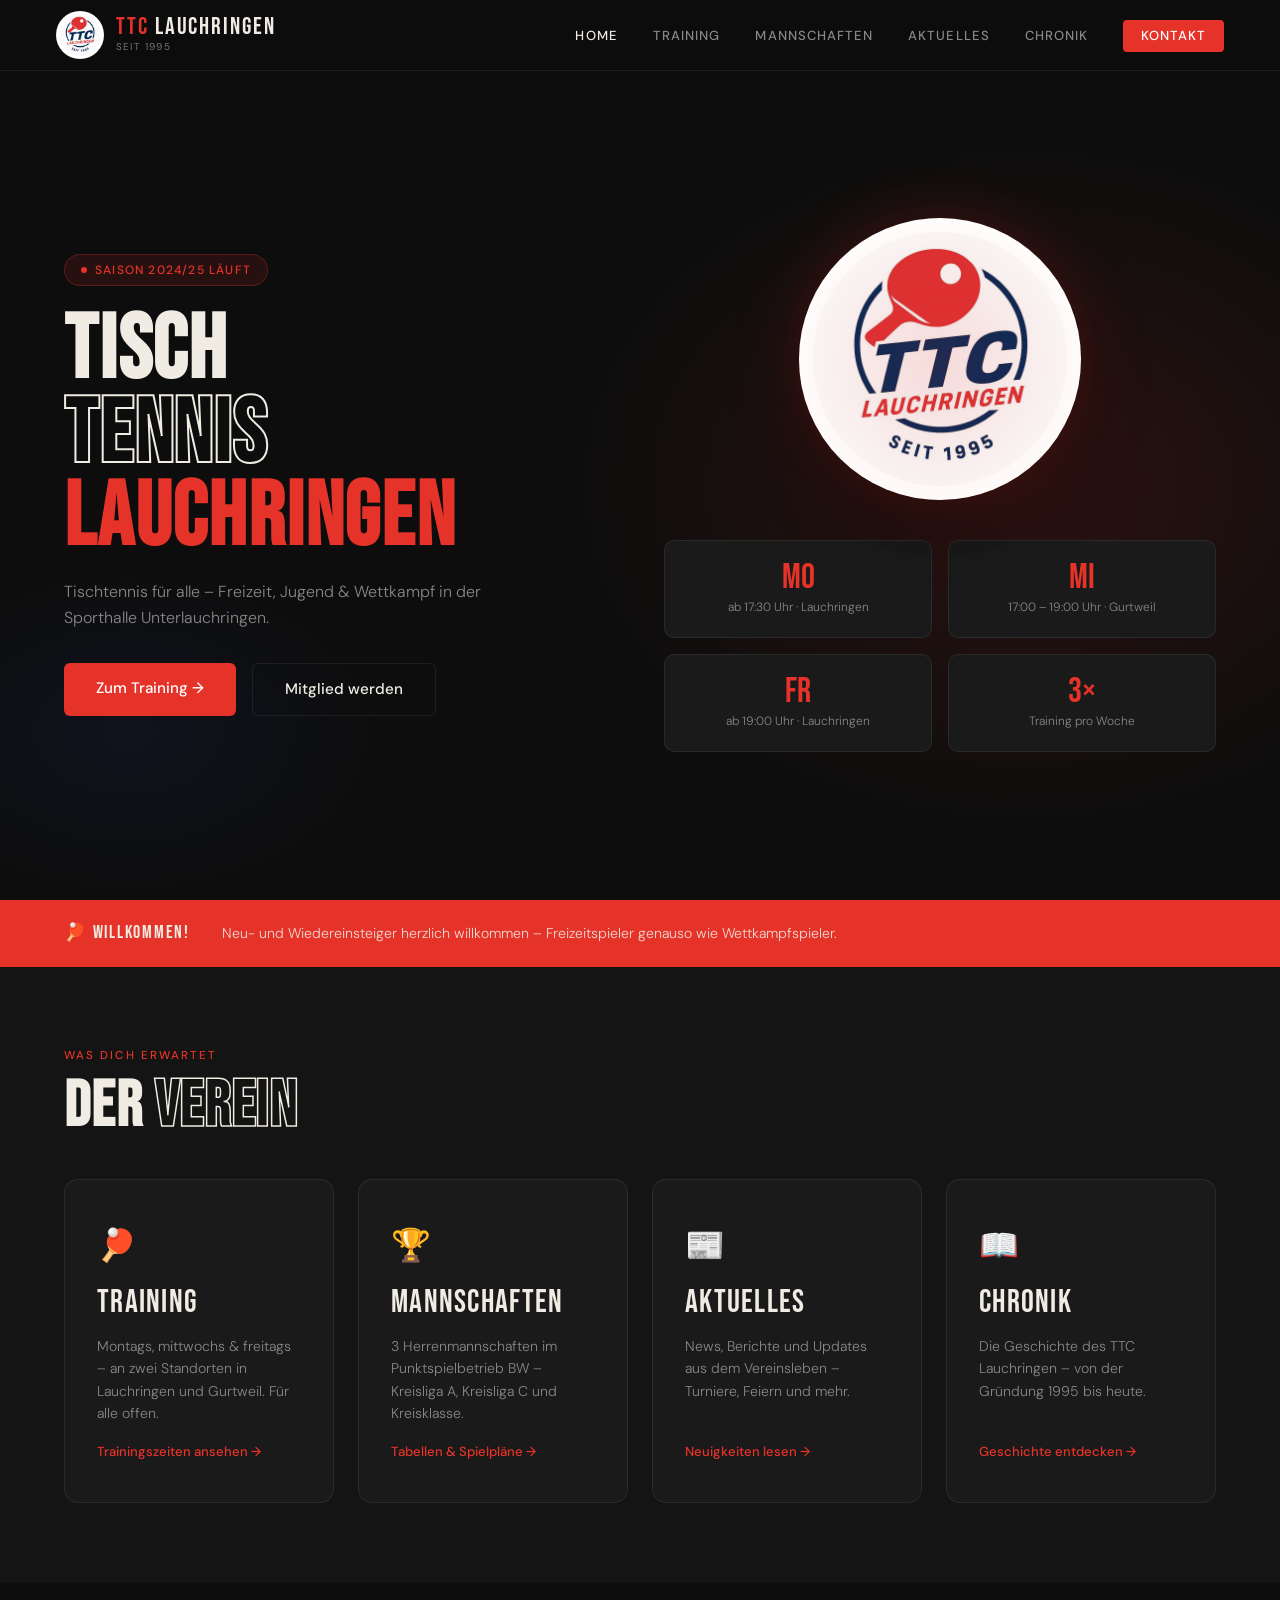
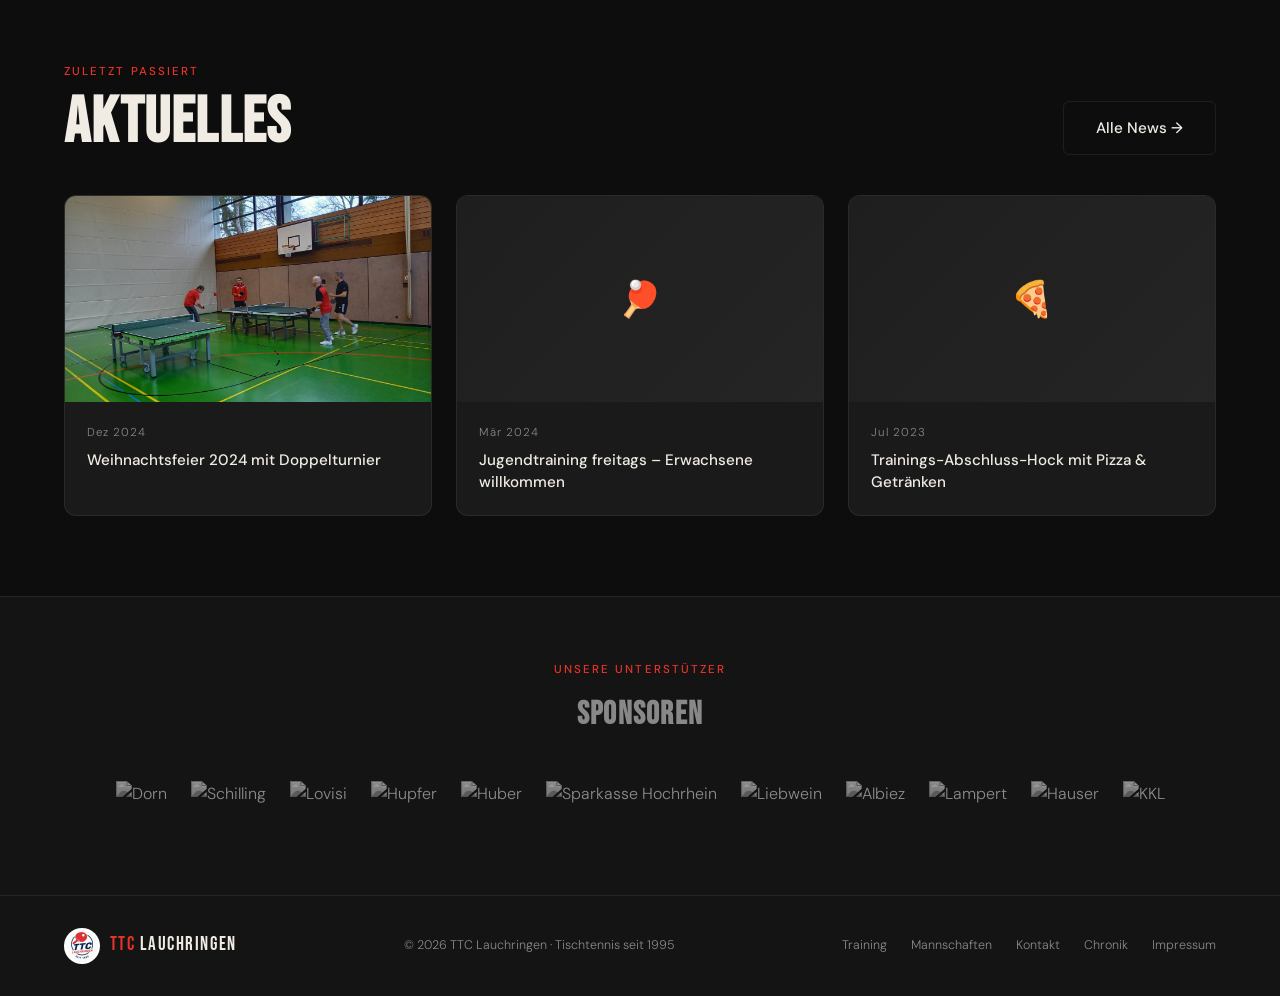
==== index.html @ 2af8f9b0 "Add files via upload" ====
<!DOCTYPE html>
<html lang="de">
<head>
  <meta charset="UTF-8" />
  <meta name="viewport" content="width=device-width, initial-scale=1.0" />
  <title>TTC Lauchringen – Tischtennisclub seit 1995</title>
  <link rel="stylesheet" href="style.css" />
  <style>
    .hero {
      min-height: calc(100vh - 70px);
      display: grid;
      grid-template-columns: 1fr 1fr;
      align-items: center;
      padding: 0 4rem;
      position: relative;
      overflow: hidden;
      gap: 3rem;
    }
    .hero-bg {
      position: absolute; inset: 0;
      background:
        radial-gradient(ellipse 60% 70% at 80% 50%, rgba(230,51,41,0.14) 0%, transparent 60%),
        radial-gradient(ellipse 40% 40% at 10% 80%, rgba(26,42,94,0.2) 0%, transparent 50%),
        var(--black);
    }
    .hero-left { position: relative; z-index: 1; }
    .hero-badge {
      display: inline-flex; align-items: center; gap: 0.5rem;
      background: rgba(230,51,41,0.12); border: 1px solid rgba(230,51,41,0.28);
      border-radius: 100px; padding: 0.35rem 1rem;
      font-size: 0.75rem; font-weight: 500; letter-spacing: 0.1em;
      text-transform: uppercase; color: var(--red); margin-bottom: 1.5rem;
      animation: fadeUp 0.7s ease both;
    }
    .hero-badge::before {
      content: ''; width: 6px; height: 6px; border-radius: 50%;
      background: var(--red); animation: pulse 2s infinite;
    }
    @keyframes pulse { 0%,100%{opacity:1;transform:scale(1);}50%{opacity:.4;transform:scale(1.5);} }
    .hero h1 {
      font-family: 'Bebas Neue', sans-serif;
      font-size: clamp(3.5rem, 7vw, 7.5rem);
      line-height: 0.93; letter-spacing: 0.02em;
      animation: fadeUp 0.7s 0.1s ease both;
    }
    .hero h1 .outline { -webkit-text-stroke: 2px var(--text); color: transparent; }
    .hero h1 .red { color: var(--red); }
    .hero-sub {
      margin-top: 1.2rem; font-size: 1rem; color: var(--muted); max-width: 420px;
      animation: fadeUp 0.7s 0.2s ease both;
    }
    .hero-actions {
      display: flex; gap: 1rem; margin-top: 2rem; flex-wrap: wrap;
      animation: fadeUp 0.7s 0.3s ease both;
    }
    .hero-right {
      position: relative; z-index: 1;
      display: flex; flex-direction: column; align-items: center; gap: 2rem;
      animation: fadeUp 0.7s 0.2s ease both;
    }
    .hero-logo-wrap { position: relative; }
    .hero-logo-wrap::before {
      content: ''; position: absolute; inset: -20px; border-radius: 50%;
      background: radial-gradient(circle, rgba(230,51,41,0.15) 0%, transparent 70%);
    }
    .hero-logo {
      width: clamp(200px, 22vw, 290px); height: clamp(200px, 22vw, 290px);
      object-fit: contain; border-radius: 50%; background: #fff; padding: 14px;
      box-shadow: 0 0 60px rgba(230,51,41,0.2), 0 20px 60px rgba(0,0,0,0.5);
    }
    .quick-info { display: grid; grid-template-columns: 1fr 1fr; gap: 1rem; width: 100%; }
    .qi-card {
      background: var(--card); border: 1px solid var(--border);
      border-radius: 10px; padding: 1.2rem 1.4rem; text-align: center;
      transition: border-color 0.2s;
    }
    .qi-card:hover { border-color: rgba(230,51,41,0.3); }
    .qi-val { font-family: 'Bebas Neue', sans-serif; font-size: 2.2rem; color: var(--red); line-height: 1; }
    .qi-label { font-size: 0.75rem; color: var(--muted); margin-top: 0.2rem; }
    @keyframes fadeUp { from{opacity:0;transform:translateY(28px);}to{opacity:1;transform:translateY(0);} }

    .welcome-strip {
      background: var(--red); padding: 1.2rem 4rem;
      display: flex; align-items: center; gap: 2rem;
    }
    .ws-label { font-family:'Bebas Neue',sans-serif; font-size:1.1rem; letter-spacing:0.1em; white-space:nowrap; flex-shrink:0; }
    .ws-text { font-size: 0.88rem; opacity: 0.9; }

    .previews { padding: 5rem 4rem; background: var(--off-black); }
    .previews-grid { display: grid; grid-template-columns: repeat(4,1fr); gap: 1.5rem; margin-top: 2.5rem; }
    .preview-card {
      background: var(--card); border: 1px solid var(--border); border-radius: 14px;
      padding: 2.5rem 2rem; text-decoration: none; color: var(--text);
      display: flex; flex-direction: column; gap: 1rem;
      position: relative; overflow: hidden;
      transition: border-color 0.2s, transform 0.2s;
    }
    .preview-card::before {
      content: ''; position: absolute; top: 0; left: 0; right: 0; height: 3px;
      background: var(--red); transform: scaleX(0); transform-origin: left; transition: transform 0.3s;
    }
    .preview-card:hover { border-color: rgba(230,51,41,0.4); transform: translateY(-5px); }
    .preview-card:hover::before { transform: scaleX(1); }
    .preview-icon { font-size: 2rem; }
    .preview-title { font-family:'Bebas Neue',sans-serif; font-size:2rem; letter-spacing:0.04em; line-height:1; }
    .preview-desc { font-size: 0.88rem; color: var(--muted); line-height: 1.6; flex: 1; }
    .preview-arrow { display:flex; align-items:center; gap:0.4rem; font-size:0.82rem; font-weight:500; color:var(--red); }

    .news-teaser { padding: 5rem 4rem; background: var(--black); }
    .news-teaser-header { display:flex; justify-content:space-between; align-items:flex-end; margin-bottom:2.5rem; }
    .news-row { display:grid; grid-template-columns:repeat(3,1fr); gap:1.5rem; }
    .news-card { background:var(--card); border:1px solid var(--border); border-radius:12px; overflow:hidden; transition:border-color 0.2s,transform 0.2s; }
    .news-card:hover { border-color:rgba(230,51,41,0.35); transform:translateY(-3px); }
    .news-img { width:100%; aspect-ratio:16/9; background:linear-gradient(135deg,#1e1e1e,#252525); display:flex; align-items:center; justify-content:center; font-size:2.2rem; }
    .news-body { padding: 1.4rem; }
    .news-date { font-size:0.72rem; color:var(--muted); letter-spacing:0.08em; margin-bottom:0.4rem; }
    .news-title { font-weight:500; font-size:0.95rem; line-height:1.45; }

    @media(max-width:900px){
      .hero{grid-template-columns:1fr;padding:2.5rem 1.5rem;min-height:auto;}
      .hero-right{order:-1;}
      .hero-logo{width:160px;height:160px;}
      .previews,.news-teaser{padding:3.5rem 1.5rem;}
      .previews-grid,.news-row{grid-template-columns:1fr;}
      .news-teaser-header{flex-direction:column;align-items:flex-start;gap:1rem;}
      .welcome-strip{padding:1.2rem 1.5rem;flex-direction:column;align-items:flex-start;}
    }
  </style>
</head>
<body>
<nav>
  <a class="nav-logo" href="index.html">
    <img src="logo.jpg" alt="TTC Lauchringen Logo" />
    <div>
      <div class="nav-logo-text"><span>TTC</span> Lauchringen</div>
      <div class="nav-logo-sub">Seit 1995</div>
    </div>
  </a>
  <ul class="nav-links" id="navLinks">
    <li><a href="index.html">Home</a></li>
    <li><a href="training.html">Training</a></li>
    <li><a href="mannschaften.html">Mannschaften</a></li>
    <li><a href="aktuelles.html">Aktuelles</a></li>
    <li><a href="chronik.html">Chronik</a></li>
    <li><a href="kontakt.html" class="nav-cta">Kontakt</a></li>
  </ul>
  <button class="burger" id="burger" aria-label="Menü"><span></span><span></span><span></span></button>
</nav>

<div class="page">
  <section class="hero">
    <div class="hero-bg"></div>
    <div class="hero-left">
      <div class="hero-badge">Saison 2024/25 läuft</div>
      <h1>TISCH<br><span class="outline">TENNIS</span><br><span class="red">LAUCHRINGEN</span></h1>
      <p class="hero-sub">Tischtennis für alle – Freizeit, Jugend & Wettkampf in der Sporthalle Unterlauchringen.</p>
      <div class="hero-actions">
        <a href="training.html" class="btn-primary">Zum Training →</a>
        <a href="kontakt.html" class="btn-ghost">Mitglied werden</a>
      </div>
    </div>
    <div class="hero-right">
      <div class="hero-logo-wrap">
        <img class="hero-logo" src="logo.jpg" alt="TTC Lauchringen" />
      </div>
      <div class="quick-info">
        <div class="qi-card"><div class="qi-val">Mo</div><div class="qi-label">ab 17:30 Uhr · Lauchringen</div></div>
        <div class="qi-card"><div class="qi-val">Mi</div><div class="qi-label">17:00 – 19:00 Uhr · Gurtweil</div></div>
        <div class="qi-card"><div class="qi-val">Fr</div><div class="qi-label">ab 19:00 Uhr · Lauchringen</div></div>
        <div class="qi-card"><div class="qi-val">3×</div><div class="qi-label">Training pro Woche</div></div>
      </div>
    </div>
  </section>

  <div class="welcome-strip">
    <span class="ws-label">🏓 Willkommen!</span>
    <span class="ws-text">Neu- und Wiedereinsteiger herzlich willkommen – Freizeitspieler genauso wie Wettkampfspieler.</span>
  </div>

  <div class="previews">
    <div class="section-eyebrow">Was dich erwartet</div>
    <h2 class="section-title">DER <span class="outline">VEREIN</span></h2>
    <div class="previews-grid">
      <a href="training.html" class="preview-card fade-in">
        <div class="preview-icon">🏓</div>
        <div class="preview-title">Training</div>
        <div class="preview-desc">Montags, mittwochs & freitags – an zwei Standorten in Lauchringen und Gurtweil. Für alle offen.</div>
        <div class="preview-arrow">Trainingszeiten ansehen →</div>
      </a>
      <a href="mannschaften.html" class="preview-card fade-in">
        <div class="preview-icon">🏆</div>
        <div class="preview-title">Mannschaften</div>
        <div class="preview-desc">3 Herrenmannschaften im Punktspielbetrieb BW – Kreisliga A, Kreisliga C und Kreisklasse.</div>
        <div class="preview-arrow">Tabellen & Spielpläne →</div>
      </a>
      <a href="aktuelles.html" class="preview-card fade-in">
        <div class="preview-icon">📰</div>
        <div class="preview-title">Aktuelles</div>
        <div class="preview-desc">News, Berichte und Updates aus dem Vereinsleben – Turniere, Feiern und mehr.</div>
        <div class="preview-arrow">Neuigkeiten lesen →</div>
      </a>
      <a href="chronik.html" class="preview-card fade-in">
        <div class="preview-icon">📖</div>
        <div class="preview-title">Chronik</div>
        <div class="preview-desc">Die Geschichte des TTC Lauchringen – von der Gründung 1995 bis heute.</div>
        <div class="preview-arrow">Geschichte entdecken →</div>
      </a>
    </div>
  </div>

  <div class="news-teaser">
    <div class="news-teaser-header">
      <div>
        <div class="section-eyebrow">Zuletzt passiert</div>
        <h2 class="section-title">AKTUELLES</h2>
      </div>
      <a href="aktuelles.html" class="btn-ghost">Alle News →</a>
    </div>
    <div class="news-row">
      <a href="weihnachtsfeier-2024.html" class="news-card fade-in" style="text-decoration:none;color:var(--text);"><div class="news-img" style="padding:0;overflow:hidden;background:none;"><img src="Foto-3-scaled.jpg" style="width:100%;height:100%;object-fit:cover;" alt="Weihnachtsfeier 2024"/></div><div class="news-body"><div class="news-date">Dez 2024</div><div class="news-title">Weihnachtsfeier 2024 mit Doppelturnier</div></div></a>
      <div class="news-card fade-in"><div class="news-img">🏓</div><div class="news-body"><div class="news-date">Mär 2024</div><div class="news-title">Jugendtraining freitags – Erwachsene willkommen</div></div></div>
      <div class="news-card fade-in"><div class="news-img">🍕</div><div class="news-body"><div class="news-date">Jul 2023</div><div class="news-title">Trainings-Abschluss-Hock mit Pizza & Getränken</div></div></div>
    </div>
  </div>

  <!-- SPONSOREN -->
  <div style="padding: 4rem 4rem; background: var(--off-black); border-top: 1px solid var(--border);">
    <div style="text-align:center; margin-bottom: 2.5rem;">
      <div class="section-eyebrow" style="justify-content:center; display:flex;">Unsere Unterstützer</div>
      <h2 style="font-family:'Bebas Neue',sans-serif; font-size:2rem; letter-spacing:0.04em; color: var(--muted);">SPONSOREN</h2>
    </div>
    <div style="display:flex; flex-wrap:wrap; gap:1.5rem; align-items:center; justify-content:center; filter: grayscale(100%); opacity: 0.55;">
      <img src="https://www.ttclauchringen.de/wp-content/uploads/2014/10/Dorn-300x88.jpg" alt="Dorn" style="height:50px; object-fit:contain;" />
      <img src="https://www.ttclauchringen.de/wp-content/uploads/2014/10/Schilling.jpg" alt="Schilling" style="height:50px; object-fit:contain;" />
      <img src="https://www.ttclauchringen.de/wp-content/uploads/2014/10/Lovisi.jpg" alt="Lovisi" style="height:50px; object-fit:contain;" />
      <img src="https://www.ttclauchringen.de/wp-content/uploads/2014/10/Hupfer.jpg" alt="Hupfer" style="height:50px; object-fit:contain;" />
      <img src="https://www.ttclauchringen.de/wp-content/uploads/2014/10/Huber-300x106.jpg" alt="Huber" style="height:50px; object-fit:contain;" />
      <img src="https://www.ttclauchringen.de/wp-content/uploads/2025/01/Logo_Sparkasse_Hochrhein_weisse_Schrift_roter_Hintergrund-rgb-neu-7-300x150.png" alt="Sparkasse Hochrhein" style="height:50px; object-fit:contain;" />
      <img src="https://www.ttclauchringen.de/wp-content/uploads/2014/10/Liebwein-e1555244836772.jpg" alt="Liebwein" style="height:50px; object-fit:contain;" />
      <img src="https://www.ttclauchringen.de/wp-content/uploads/2014/10/Albiez.jpg" alt="Albiez" style="height:50px; object-fit:contain;" />
      <img src="https://www.ttclauchringen.de/wp-content/uploads/2014/10/Lampert-300x122.jpg" alt="Lampert" style="height:50px; object-fit:contain;" />
      <img src="https://www.ttclauchringen.de/wp-content/uploads/2014/10/Hauser-1.jpg" alt="Hauser" style="height:50px; object-fit:contain;" />
      <img src="https://www.ttclauchringen.de/wp-content/uploads/2014/10/KKL.jpg" alt="KKL" style="height:50px; object-fit:contain;" />
    </div>
  </div>

  <footer>
    <a class="footer-logo" href="index.html"><img src="logo.jpg" alt="Logo"/><div class="footer-logo-text"><span>TTC</span> Lauchringen</div></a>
    <p class="footer-copy">© 2026 TTC Lauchringen · Tischtennis seit 1995</p>
    <div class="footer-links">
      <a href="training.html">Training</a>
      <a href="mannschaften.html">Mannschaften</a>
      <a href="kontakt.html">Kontakt</a>
      <a href="chronik.html">Chronik</a>
      <a href="impressum.html">Impressum</a>
    </div>
  </footer>
</div>
<script src="main.js"></script>
</body>
</html>
---- style.css ----
@import url('https://fonts.googleapis.com/css2?family=Bebas+Neue&family=DM+Sans:wght@300;400;500;700&display=swap');

:root {
  --red: #e63329;
  --red-dark: #b5221a;
  --navy: #1a2a5e;
  --black: #0d0d0d;
  --off-black: #141414;
  --card: #1a1a1a;
  --border: rgba(255,255,255,0.07);
  --text: #f0ece4;
  --muted: #888;
}

*, *::before, *::after { box-sizing: border-box; margin: 0; padding: 0; }
html { scroll-behavior: smooth; }
body {
  background: var(--black);
  color: var(--text);
  font-family: 'DM Sans', sans-serif;
  font-weight: 300;
  line-height: 1.6;
  overflow-x: hidden;
}

/* ── NAV ── */
nav {
  position: fixed;
  top: 0; left: 0; right: 0;
  z-index: 100;
  display: flex;
  align-items: center;
  justify-content: space-between;
  padding: 0.7rem 3.5rem;
  background: rgba(13,13,13,0.9);
  backdrop-filter: blur(14px);
  border-bottom: 1px solid var(--border);
}
.nav-logo {
  display: flex;
  align-items: center;
  gap: 0.75rem;
  text-decoration: none;
}
.nav-logo img {
  height: 48px;
  width: 48px;
  object-fit: contain;
  border-radius: 50%;
  background: #fff;
  padding: 3px;
}
.nav-logo-text {
  font-family: 'Bebas Neue', sans-serif;
  font-size: 1.5rem;
  letter-spacing: 0.08em;
  color: var(--text);
  line-height: 1;
}
.nav-logo-text span { color: var(--red); }
.nav-logo-sub {
  font-size: 0.62rem;
  color: var(--muted);
  letter-spacing: 0.12em;
  text-transform: uppercase;
}
.nav-links {
  display: flex;
  gap: 2.2rem;
  list-style: none;
  align-items: center;
}
.nav-links a {
  color: var(--muted);
  text-decoration: none;
  font-size: 0.82rem;
  font-weight: 500;
  letter-spacing: 0.08em;
  text-transform: uppercase;
  transition: color 0.2s;
}
.nav-links a:hover, .nav-links a.active { color: var(--text); }
.nav-cta {
  background: var(--red) !important;
  color: #fff !important;
  padding: 0.45rem 1.1rem;
  border-radius: 4px;
}
.nav-cta:hover { background: var(--red-dark) !important; }

.burger {
  display: none;
  flex-direction: column;
  gap: 5px;
  cursor: pointer;
  background: none;
  border: none;
  padding: 4px;
}
.burger span { display: block; width: 24px; height: 2px; background: var(--text); }

/* ── PAGE WRAPPER ── */
.page { padding-top: 70px; min-height: 100vh; }

/* ── SECTION COMMONS ── */
.section { padding: 5rem 4rem; }
.section-eyebrow {
  font-size: 0.72rem;
  font-weight: 500;
  letter-spacing: 0.18em;
  text-transform: uppercase;
  color: var(--red);
  margin-bottom: 0.6rem;
}
.section-title {
  font-family: 'Bebas Neue', sans-serif;
  font-size: clamp(2.5rem, 5vw, 4.5rem);
  line-height: 1;
  letter-spacing: 0.02em;
}
.section-title .outline {
  -webkit-text-stroke: 1.5px var(--text);
  color: transparent;
}
.section-title .red { color: var(--red); }

/* ── BUTTONS ── */
.btn-primary {
  display: inline-block;
  background: var(--red);
  color: #fff;
  text-decoration: none;
  padding: 0.85rem 2rem;
  border-radius: 6px;
  font-weight: 500;
  font-size: 0.95rem;
  transition: background 0.2s, transform 0.15s;
  border: none; cursor: pointer; font-family: 'DM Sans', sans-serif;
}
.btn-primary:hover { background: var(--red-dark); transform: translateY(-2px); }
.btn-ghost {
  display: inline-block;
  background: transparent;
  color: var(--text);
  text-decoration: none;
  padding: 0.85rem 2rem;
  border-radius: 6px;
  font-weight: 500;
  font-size: 0.95rem;
  border: 1px solid var(--border);
  transition: border-color 0.2s, transform 0.15s;
}
.btn-ghost:hover { border-color: rgba(255,255,255,0.3); transform: translateY(-2px); }

/* ── FOOTER ── */
footer {
  background: var(--off-black);
  border-top: 1px solid var(--border);
  padding: 2rem 4rem;
  display: flex;
  align-items: center;
  justify-content: space-between;
  flex-wrap: wrap;
  gap: 1rem;
}
.footer-logo {
  display: flex; align-items: center; gap: 0.6rem;
  text-decoration: none;
}
.footer-logo img { height: 36px; width: 36px; object-fit: contain; border-radius: 50%; background: #fff; padding: 2px; }
.footer-logo-text { font-family: 'Bebas Neue', sans-serif; font-size: 1.2rem; letter-spacing: 0.08em; color: var(--text); }
.footer-logo-text span { color: var(--red); }
.footer-copy { font-size: 0.78rem; color: var(--muted); }
.footer-links { display: flex; gap: 1.5rem; }
.footer-links a { font-size: 0.78rem; color: var(--muted); text-decoration: none; transition: color 0.2s; }
.footer-links a:hover { color: var(--text); }

/* ── CARDS ── */
.card {
  background: var(--card);
  border: 1px solid var(--border);
  border-radius: 12px;
  transition: border-color 0.2s, transform 0.2s;
}
.card:hover { border-color: rgba(230,51,41,0.35); transform: translateY(-4px); }
.card-red-top { border-top: 3px solid var(--red); }

/* ── FADE IN ── */
.fade-in {
  opacity: 0;
  transform: translateY(22px);
  transition: opacity 0.55s ease, transform 0.55s ease;
}
.fade-in.visible { opacity: 1; transform: translateY(0); }

/* ── MOBILE ── */
@media (max-width: 900px) {
  nav { padding: 0.7rem 1.5rem; }
  .nav-links { display: none; }
  .burger { display: flex; }
  .nav-links.open {
    display: flex; flex-direction: column;
    position: fixed; top: 65px; left: 0; right: 0;
    background: var(--off-black); padding: 2rem; gap: 1.5rem;
    border-bottom: 1px solid var(--border); z-index: 99;
  }
  .section { padding: 3.5rem 1.5rem; }
  footer { flex-direction: column; text-align: center; padding: 2rem 1.5rem; }
}
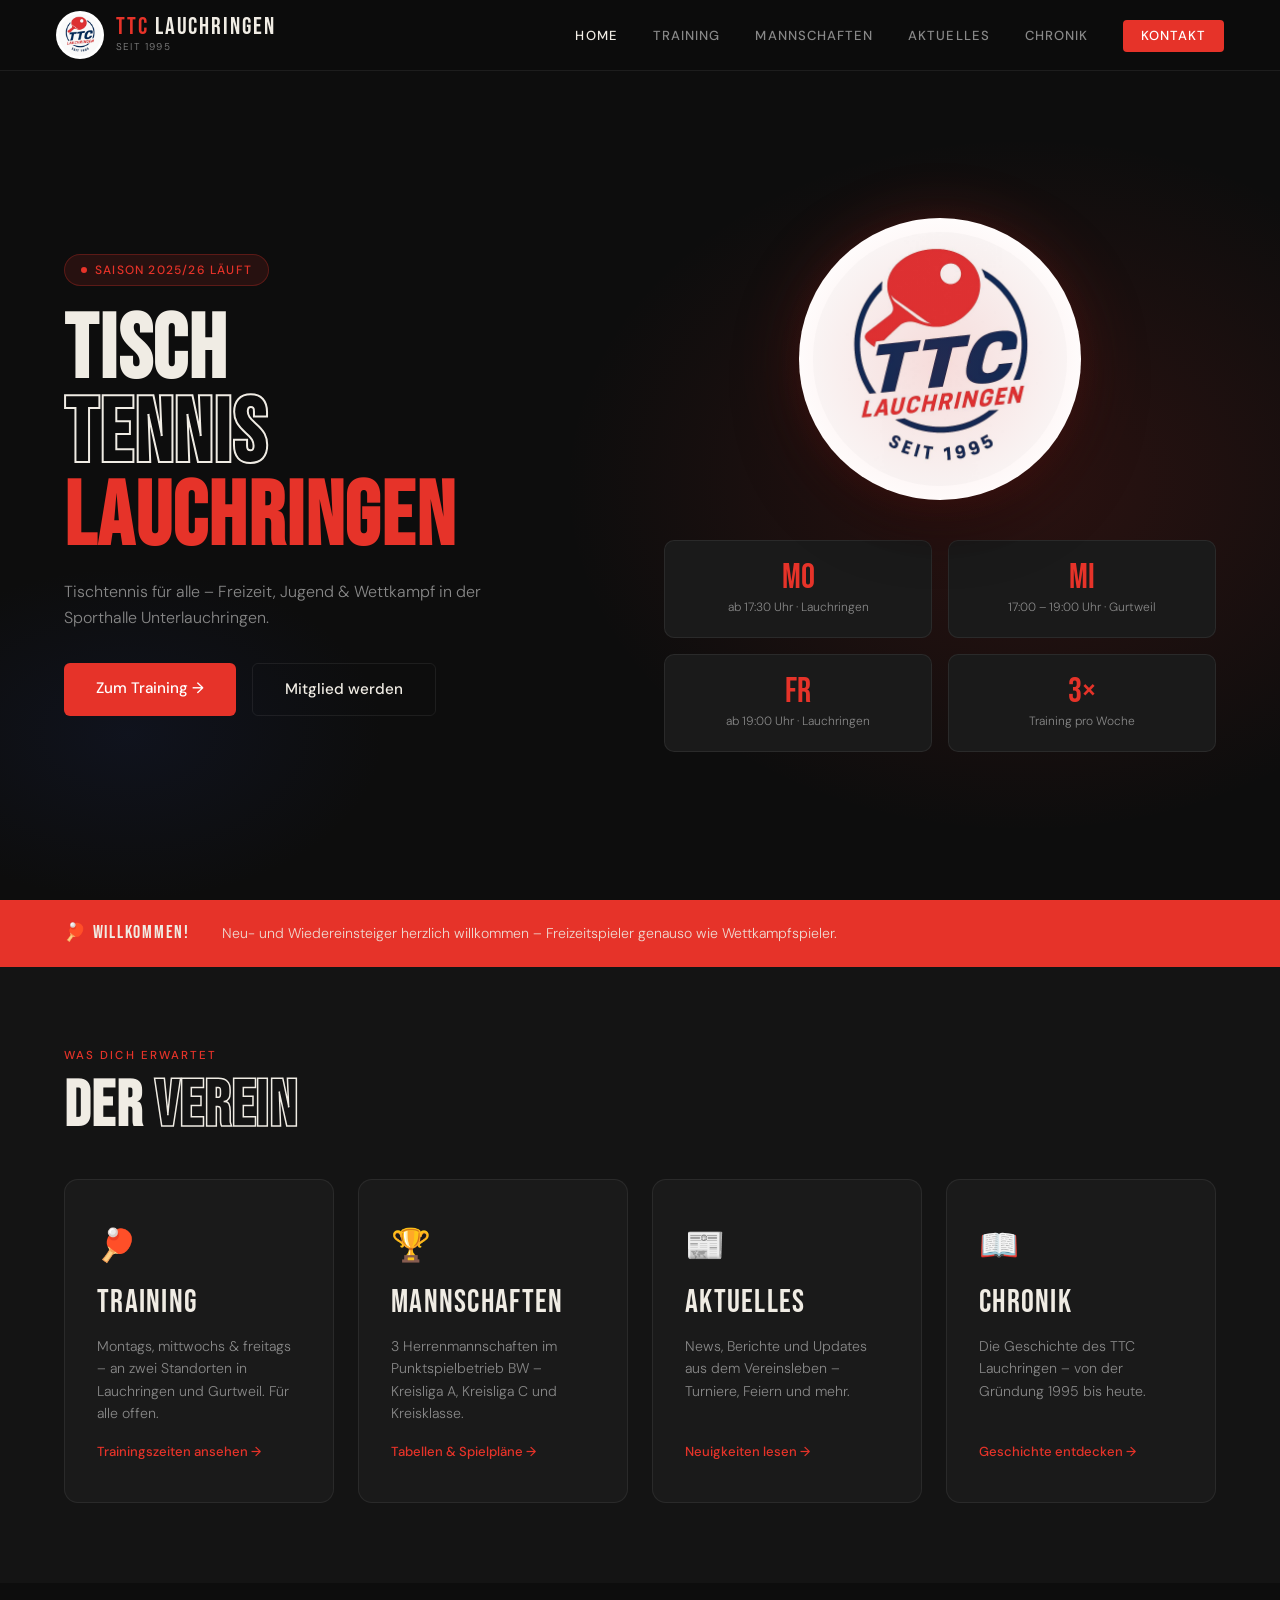
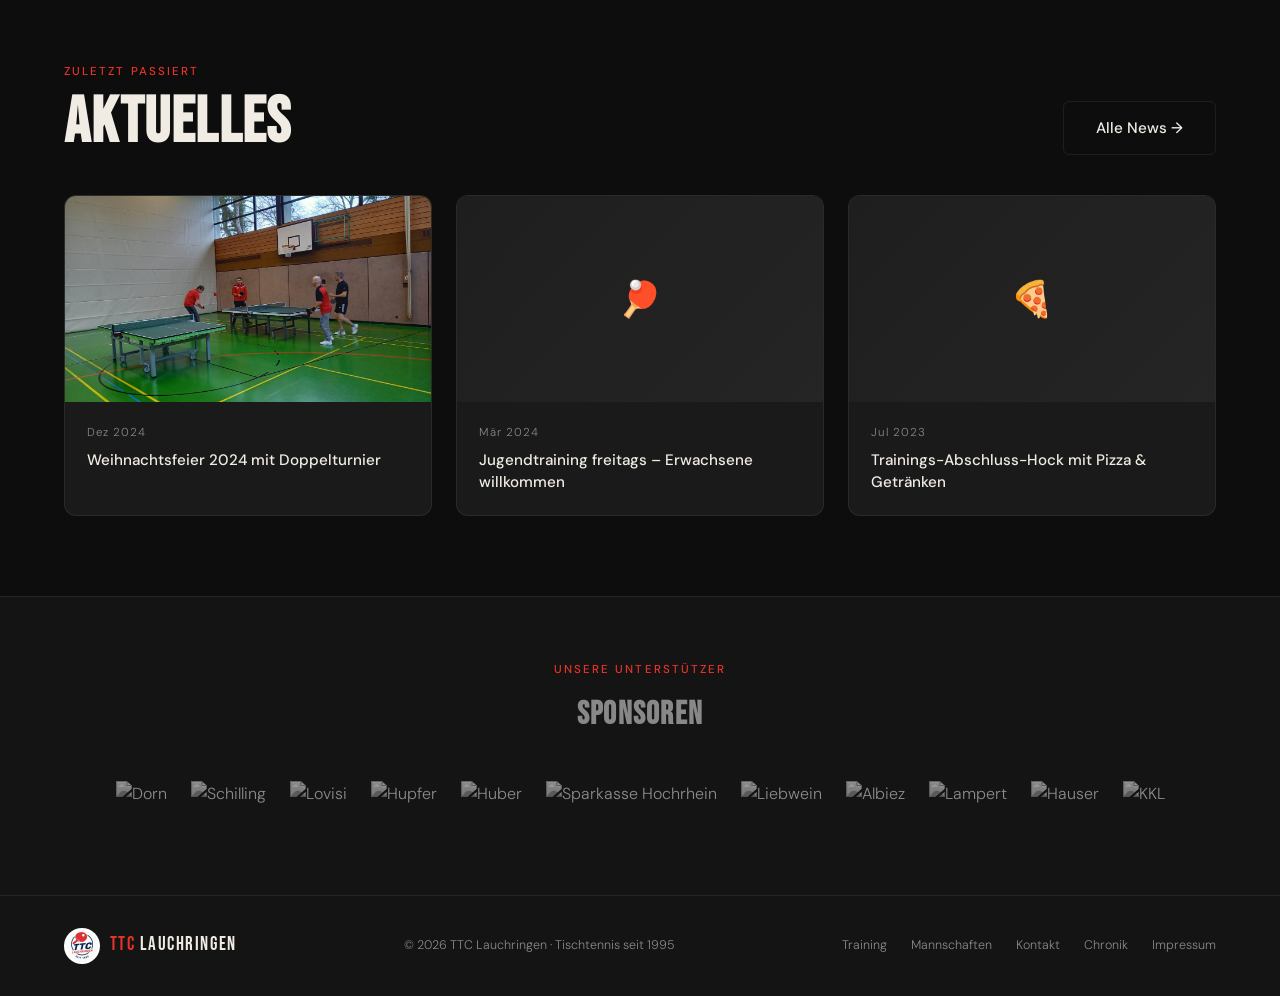
==== commit d7b5fd3f: "Add files via upload" ====
--- a/index.html
+++ b/index.html
@@ -151,7 +151,7 @@
   <section class="hero">
     <div class="hero-bg"></div>
     <div class="hero-left">
-      <div class="hero-badge">Saison 2024/25 läuft</div>
+      <div class="hero-badge">Saison 2025/26 läuft</div>
       <h1>TISCH<br><span class="outline">TENNIS</span><br><span class="red">LAUCHRINGEN</span></h1>
       <p class="hero-sub">Tischtennis für alle – Freizeit, Jugend & Wettkampf in der Sporthalle Unterlauchringen.</p>
       <div class="hero-actions">
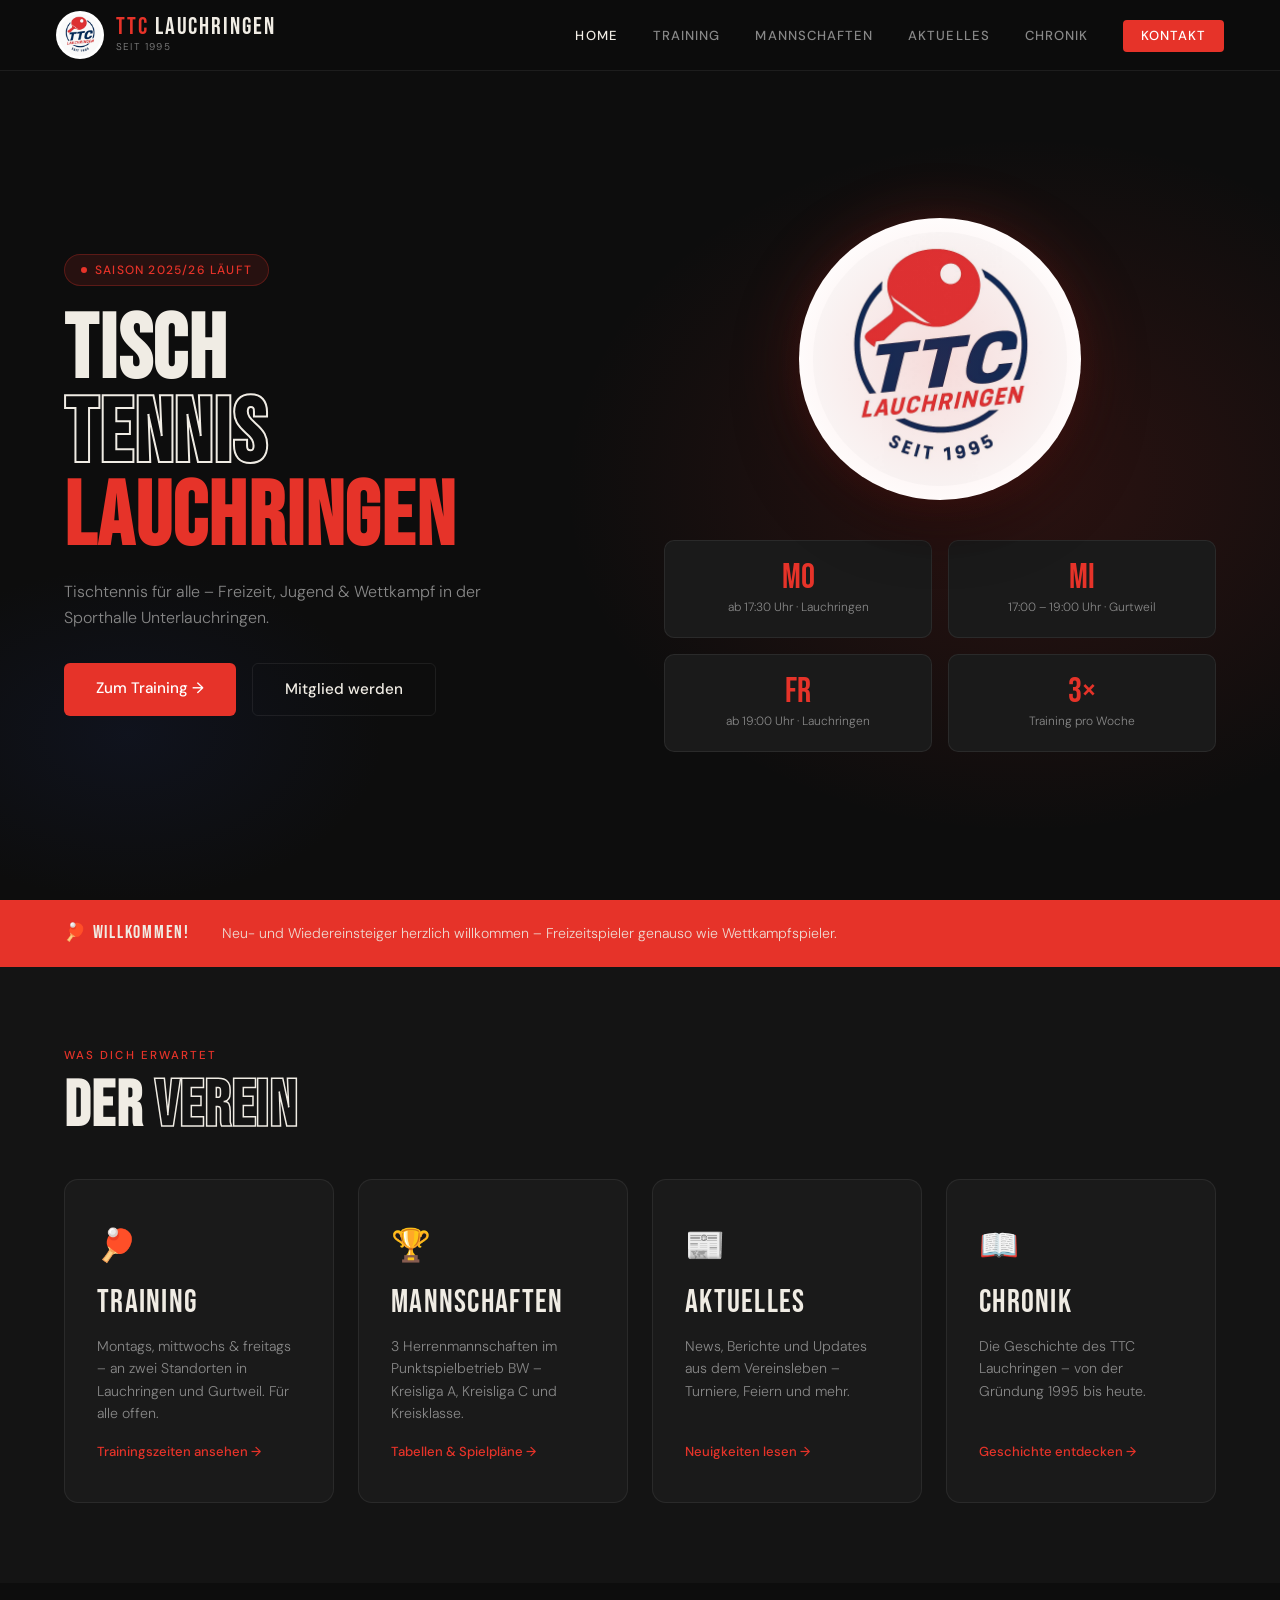
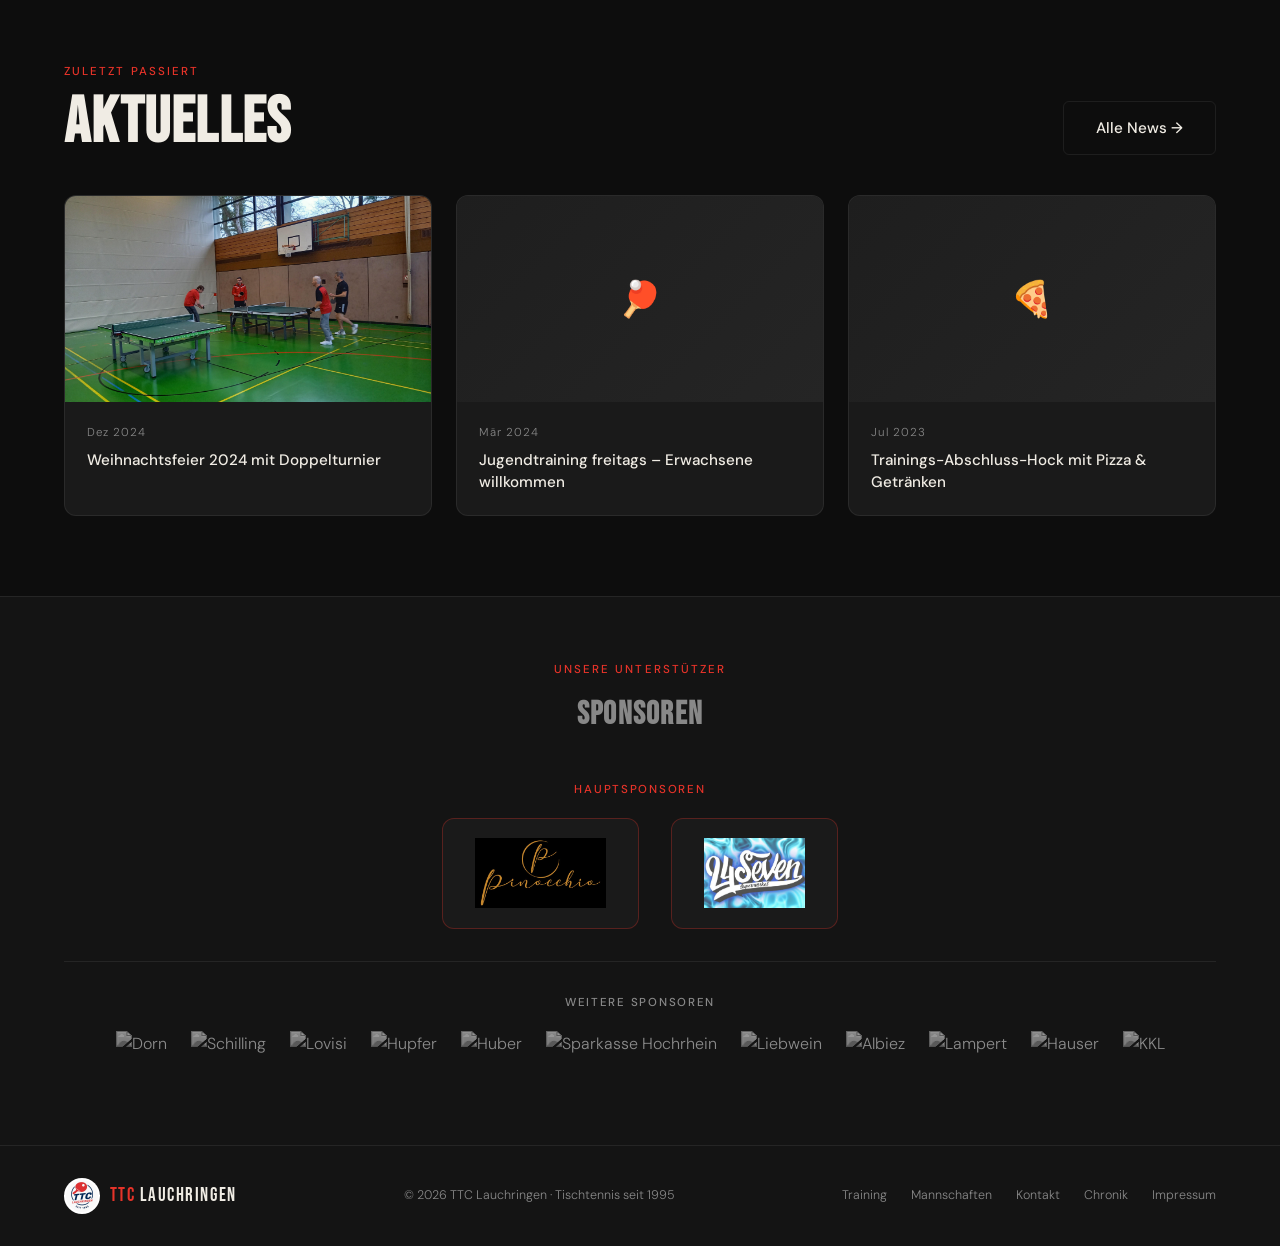
==== commit ce8a147c: "Add files via upload" ====
--- a/index.html
+++ b/index.html
@@ -229,6 +229,25 @@
       <div class="section-eyebrow" style="justify-content:center; display:flex;">Unsere Unterstützer</div>
       <h2 style="font-family:'Bebas Neue',sans-serif; font-size:2rem; letter-spacing:0.04em; color: var(--muted);">SPONSOREN</h2>
     </div>
+
+    <!-- Hauptsponsoren -->
+    <div style="margin-bottom:2rem;">
+      <p style="text-align:center;font-size:0.72rem;font-weight:500;letter-spacing:0.15em;text-transform:uppercase;color:var(--red);margin-bottom:1.2rem;">Hauptsponsoren</p>
+      <div style="display:flex; flex-wrap:wrap; gap:2rem; align-items:center; justify-content:center;">
+        <div style="background:var(--card);border:1px solid rgba(230,51,41,0.3);border-radius:12px;padding:1.2rem 2rem;display:flex;align-items:center;justify-content:center;">
+          <img src="sponsor-pinocchio.png" alt="Pinocchio" style="height:70px; object-fit:contain;" />
+        </div>
+        <div style="background:var(--card);border:1px solid rgba(230,51,41,0.3);border-radius:12px;padding:1.2rem 2rem;display:flex;align-items:center;justify-content:center;">
+          <img src="sponsor-l4seven.png" alt="L4Seven Supermarket" style="height:70px; object-fit:contain;" />
+        </div>
+      </div>
+    </div>
+
+    <!-- Divider -->
+    <div style="height:1px;background:var(--border);margin:2rem 0;"></div>
+
+    <!-- Weitere Sponsoren -->
+    <p style="text-align:center;font-size:0.72rem;font-weight:500;letter-spacing:0.15em;text-transform:uppercase;color:var(--muted);margin-bottom:1.2rem;">Weitere Sponsoren</p>
     <div style="display:flex; flex-wrap:wrap; gap:1.5rem; align-items:center; justify-content:center; filter: grayscale(100%); opacity: 0.55;">
       <img src="https://www.ttclauchringen.de/wp-content/uploads/2014/10/Dorn-300x88.jpg" alt="Dorn" style="height:50px; object-fit:contain;" />
       <img src="https://www.ttclauchringen.de/wp-content/uploads/2014/10/Schilling.jpg" alt="Schilling" style="height:50px; object-fit:contain;" />
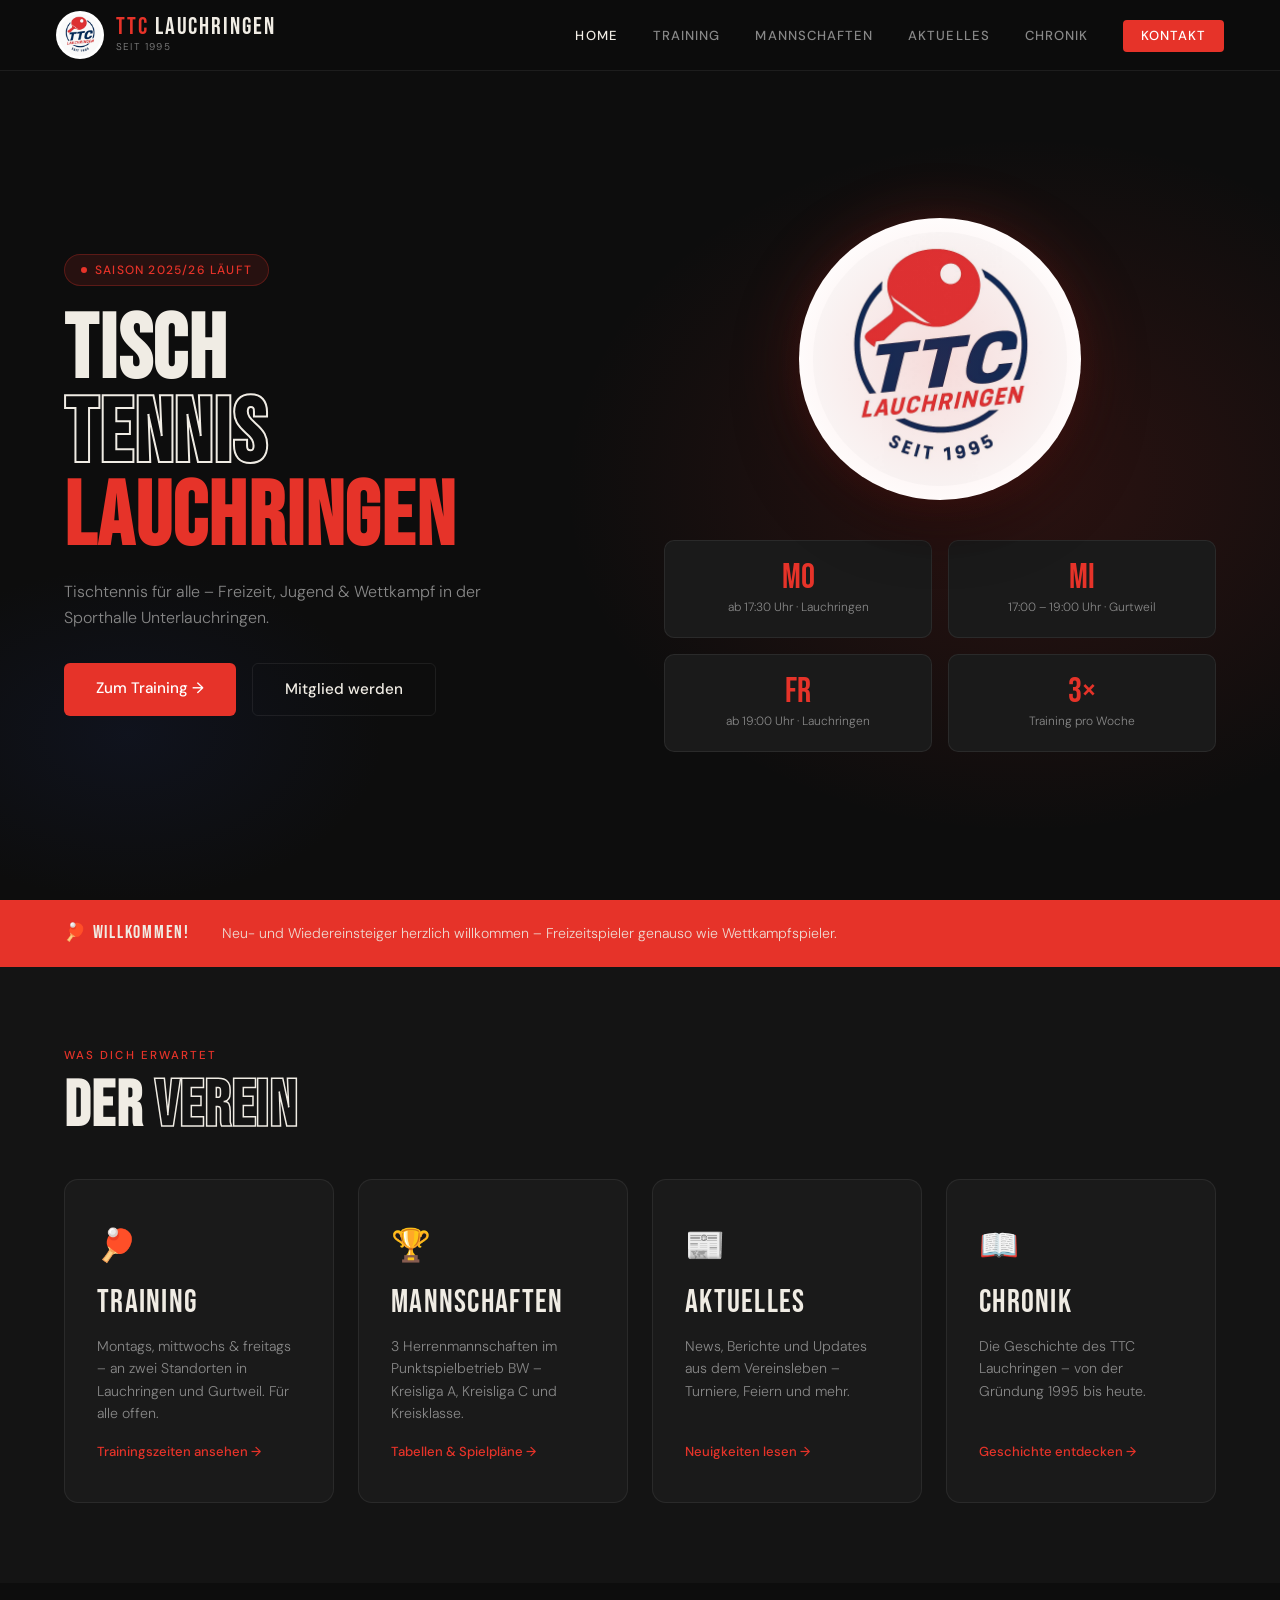
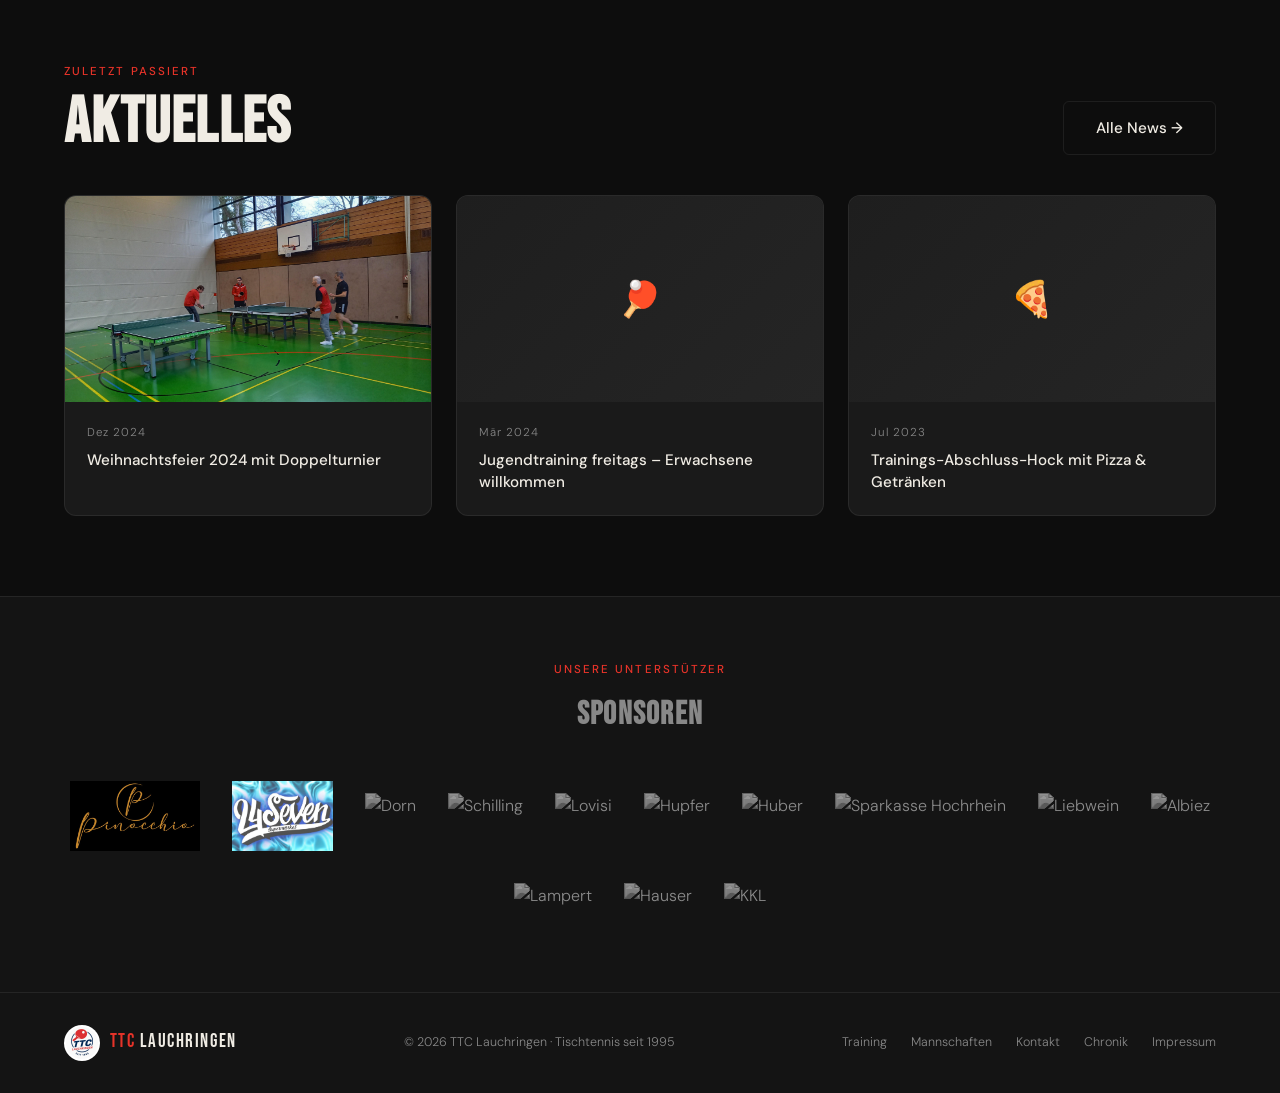
==== commit 01847371: "Add files via upload" ====
--- a/index.html
+++ b/index.html
@@ -229,37 +229,20 @@
       <div class="section-eyebrow" style="justify-content:center; display:flex;">Unsere Unterstützer</div>
       <h2 style="font-family:'Bebas Neue',sans-serif; font-size:2rem; letter-spacing:0.04em; color: var(--muted);">SPONSOREN</h2>
     </div>
-
-    <!-- Hauptsponsoren -->
-    <div style="margin-bottom:2rem;">
-      <p style="text-align:center;font-size:0.72rem;font-weight:500;letter-spacing:0.15em;text-transform:uppercase;color:var(--red);margin-bottom:1.2rem;">Hauptsponsoren</p>
-      <div style="display:flex; flex-wrap:wrap; gap:2rem; align-items:center; justify-content:center;">
-        <div style="background:var(--card);border:1px solid rgba(230,51,41,0.3);border-radius:12px;padding:1.2rem 2rem;display:flex;align-items:center;justify-content:center;">
-          <img src="sponsor-pinocchio.png" alt="Pinocchio" style="height:70px; object-fit:contain;" />
-        </div>
-        <div style="background:var(--card);border:1px solid rgba(230,51,41,0.3);border-radius:12px;padding:1.2rem 2rem;display:flex;align-items:center;justify-content:center;">
-          <img src="sponsor-l4seven.png" alt="L4Seven Supermarket" style="height:70px; object-fit:contain;" />
-        </div>
-      </div>
-    </div>
-
-    <!-- Divider -->
-    <div style="height:1px;background:var(--border);margin:2rem 0;"></div>
-
-    <!-- Weitere Sponsoren -->
-    <p style="text-align:center;font-size:0.72rem;font-weight:500;letter-spacing:0.15em;text-transform:uppercase;color:var(--muted);margin-bottom:1.2rem;">Weitere Sponsoren</p>
-    <div style="display:flex; flex-wrap:wrap; gap:1.5rem; align-items:center; justify-content:center; filter: grayscale(100%); opacity: 0.55;">
-      <img src="https://www.ttclauchringen.de/wp-content/uploads/2014/10/Dorn-300x88.jpg" alt="Dorn" style="height:50px; object-fit:contain;" />
-      <img src="https://www.ttclauchringen.de/wp-content/uploads/2014/10/Schilling.jpg" alt="Schilling" style="height:50px; object-fit:contain;" />
-      <img src="https://www.ttclauchringen.de/wp-content/uploads/2014/10/Lovisi.jpg" alt="Lovisi" style="height:50px; object-fit:contain;" />
-      <img src="https://www.ttclauchringen.de/wp-content/uploads/2014/10/Hupfer.jpg" alt="Hupfer" style="height:50px; object-fit:contain;" />
-      <img src="https://www.ttclauchringen.de/wp-content/uploads/2014/10/Huber-300x106.jpg" alt="Huber" style="height:50px; object-fit:contain;" />
-      <img src="https://www.ttclauchringen.de/wp-content/uploads/2025/01/Logo_Sparkasse_Hochrhein_weisse_Schrift_roter_Hintergrund-rgb-neu-7-300x150.png" alt="Sparkasse Hochrhein" style="height:50px; object-fit:contain;" />
-      <img src="https://www.ttclauchringen.de/wp-content/uploads/2014/10/Liebwein-e1555244836772.jpg" alt="Liebwein" style="height:50px; object-fit:contain;" />
-      <img src="https://www.ttclauchringen.de/wp-content/uploads/2014/10/Albiez.jpg" alt="Albiez" style="height:50px; object-fit:contain;" />
-      <img src="https://www.ttclauchringen.de/wp-content/uploads/2014/10/Lampert-300x122.jpg" alt="Lampert" style="height:50px; object-fit:contain;" />
-      <img src="https://www.ttclauchringen.de/wp-content/uploads/2014/10/Hauser-1.jpg" alt="Hauser" style="height:50px; object-fit:contain;" />
-      <img src="https://www.ttclauchringen.de/wp-content/uploads/2014/10/KKL.jpg" alt="KKL" style="height:50px; object-fit:contain;" />
+    <div style="display:flex; flex-wrap:wrap; gap:2rem; align-items:center; justify-content:center;">
+      <img src="sponsor-pinocchio.png" alt="Pinocchio" style="height:70px; object-fit:contain;" />
+      <img src="sponsor-l4seven.png" alt="L4Seven Supermarket" style="height:70px; object-fit:contain;" />
+      <img src="https://www.ttclauchringen.de/wp-content/uploads/2014/10/Dorn-300x88.jpg" alt="Dorn" style="height:45px; object-fit:contain; filter:grayscale(100%); opacity:0.55;" />
+      <img src="https://www.ttclauchringen.de/wp-content/uploads/2014/10/Schilling.jpg" alt="Schilling" style="height:45px; object-fit:contain; filter:grayscale(100%); opacity:0.55;" />
+      <img src="https://www.ttclauchringen.de/wp-content/uploads/2014/10/Lovisi.jpg" alt="Lovisi" style="height:45px; object-fit:contain; filter:grayscale(100%); opacity:0.55;" />
+      <img src="https://www.ttclauchringen.de/wp-content/uploads/2014/10/Hupfer.jpg" alt="Hupfer" style="height:45px; object-fit:contain; filter:grayscale(100%); opacity:0.55;" />
+      <img src="https://www.ttclauchringen.de/wp-content/uploads/2014/10/Huber-300x106.jpg" alt="Huber" style="height:45px; object-fit:contain; filter:grayscale(100%); opacity:0.55;" />
+      <img src="https://www.ttclauchringen.de/wp-content/uploads/2025/01/Logo_Sparkasse_Hochrhein_weisse_Schrift_roter_Hintergrund-rgb-neu-7-300x150.png" alt="Sparkasse Hochrhein" style="height:45px; object-fit:contain; filter:grayscale(100%); opacity:0.55;" />
+      <img src="https://www.ttclauchringen.de/wp-content/uploads/2014/10/Liebwein-e1555244836772.jpg" alt="Liebwein" style="height:45px; object-fit:contain; filter:grayscale(100%); opacity:0.55;" />
+      <img src="https://www.ttclauchringen.de/wp-content/uploads/2014/10/Albiez.jpg" alt="Albiez" style="height:45px; object-fit:contain; filter:grayscale(100%); opacity:0.55;" />
+      <img src="https://www.ttclauchringen.de/wp-content/uploads/2014/10/Lampert-300x122.jpg" alt="Lampert" style="height:45px; object-fit:contain; filter:grayscale(100%); opacity:0.55;" />
+      <img src="https://www.ttclauchringen.de/wp-content/uploads/2014/10/Hauser-1.jpg" alt="Hauser" style="height:45px; object-fit:contain; filter:grayscale(100%); opacity:0.55;" />
+      <img src="https://www.ttclauchringen.de/wp-content/uploads/2014/10/KKL.jpg" alt="KKL" style="height:45px; object-fit:contain; filter:grayscale(100%); opacity:0.55;" />
     </div>
   </div>
 
